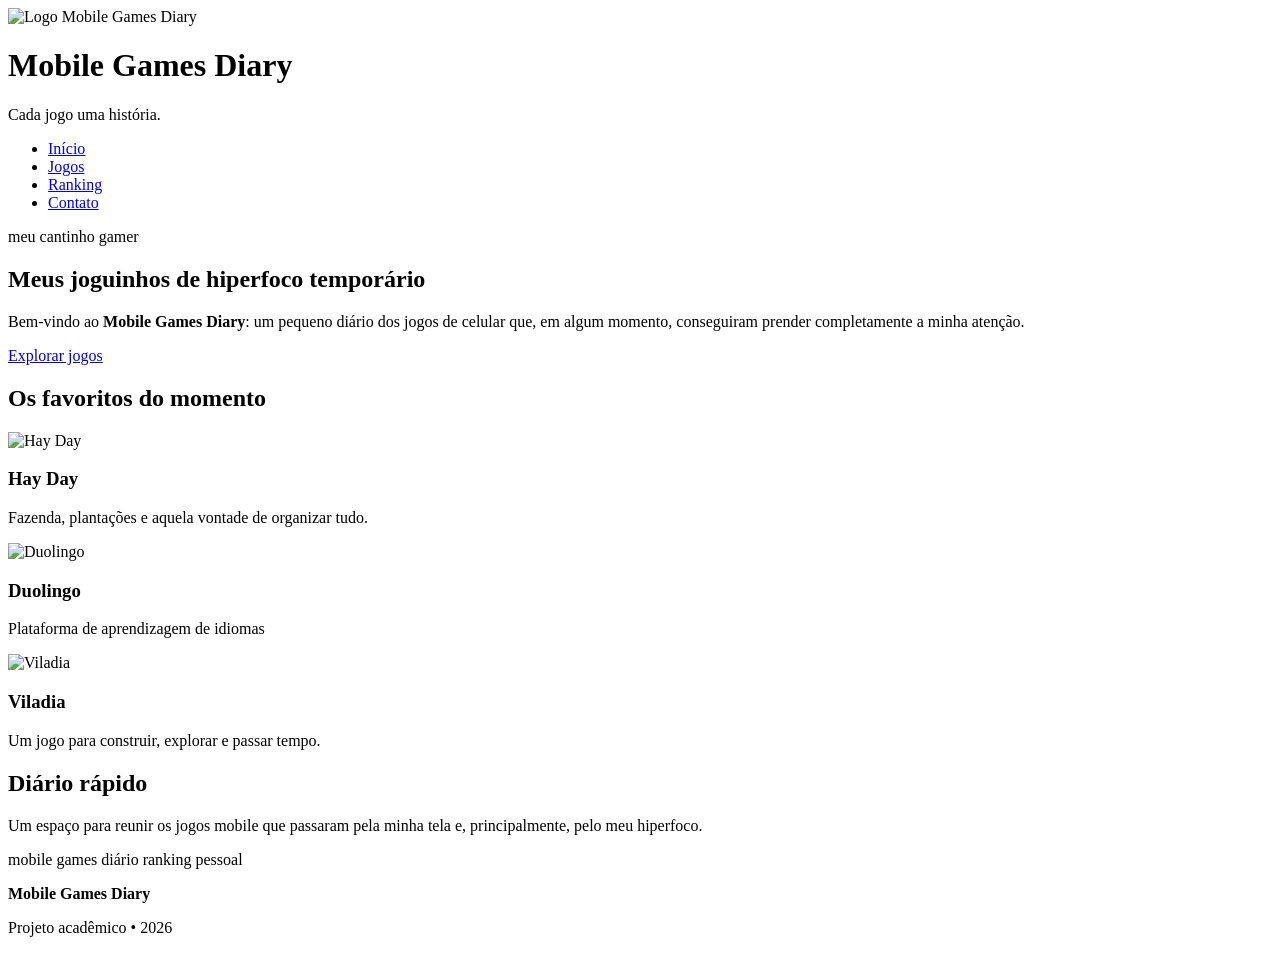
==== index.html @ 6de1cf96 "Add files via upload" ====
<!DOCTYPE html>
<html lang="pt-BR">
<head>
<meta charset="UTF-8">
<meta name="viewport" content="width=device-width, initial-scale=1.0">
<title>Início | Mobile Games Diary</title>
<link rel="stylesheet" href="css/estilo.css">
</head>
<body>
<header class="header">
<div class="brand">
<img src="imagens/logo3.jpeg" alt="Logo Mobile Games Diary">
<div>
<h1>Mobile Games Diary</h1>
<p>Cada jogo uma história.</p>
</div>
</div>
</header>
<nav class="topnav">
<ul>
<li><a class="active" href="index.html">Início</a></li>
<li><a class="" href="jogos.html">Jogos</a></li>
<li><a class="" href="ranking.html">Ranking</a></li>
<li><a class="" href="contato.html">Contato</a></li>
</ul>
</nav>
<div id="conteudo">
<div class="layout">
<div class="colunaEsquerda">
<section class="section hero">
<span class="tag">meu cantinho gamer</span>
<h2>Meus joguinhos de hiperfoco temporário</h2>
<p>Bem-vindo ao <strong>Mobile Games Diary</strong>: um pequeno diário dos jogos de celular que, em algum momento, conseguiram prender completamente a minha atenção.</p>
<a class="btn" href="jogos.html">Explorar jogos</a>
</section>
<section class="article">
<h2>Os favoritos do momento</h2>
<div class="cards">
<div class="card"><img src="imagens/hay-day.jpg" alt="Hay Day"><div class="card-content"><h3>Hay Day</h3><p>Fazenda, plantações e aquela vontade de organizar tudo.</p></div></div>
<div class="card"><img src="imagens/duolinguo.webp" alt="Duolingo"><div class="card-content"><h3>Duolingo</h3><p>Plataforma de aprendizagem de idiomas</p></div></div>
<div class="card"><img src="imagens/viladia.png" alt="Viladia"><div class="card-content"><h3>Viladia</h3><p>Um jogo para construir, explorar e passar tempo.</p></div></div>
</div>
</div>
</section>
</div>
<aside class="colunaDireita">
<h2>Diário rápido</h2>
<p>Um espaço para reunir os jogos mobile que passaram pela minha tela e, principalmente, pelo meu hiperfoco.</p>
<span class="tag">mobile games</span>
<span class="tag">diário</span>
<span class="tag">ranking pessoal</span>
</aside>
</div>
</div>
<footer class="footer">
<p><strong>Mobile Games Diary</strong></p>
<p>Projeto acadêmico • 2026</p>
</footer>
</body>
</html>
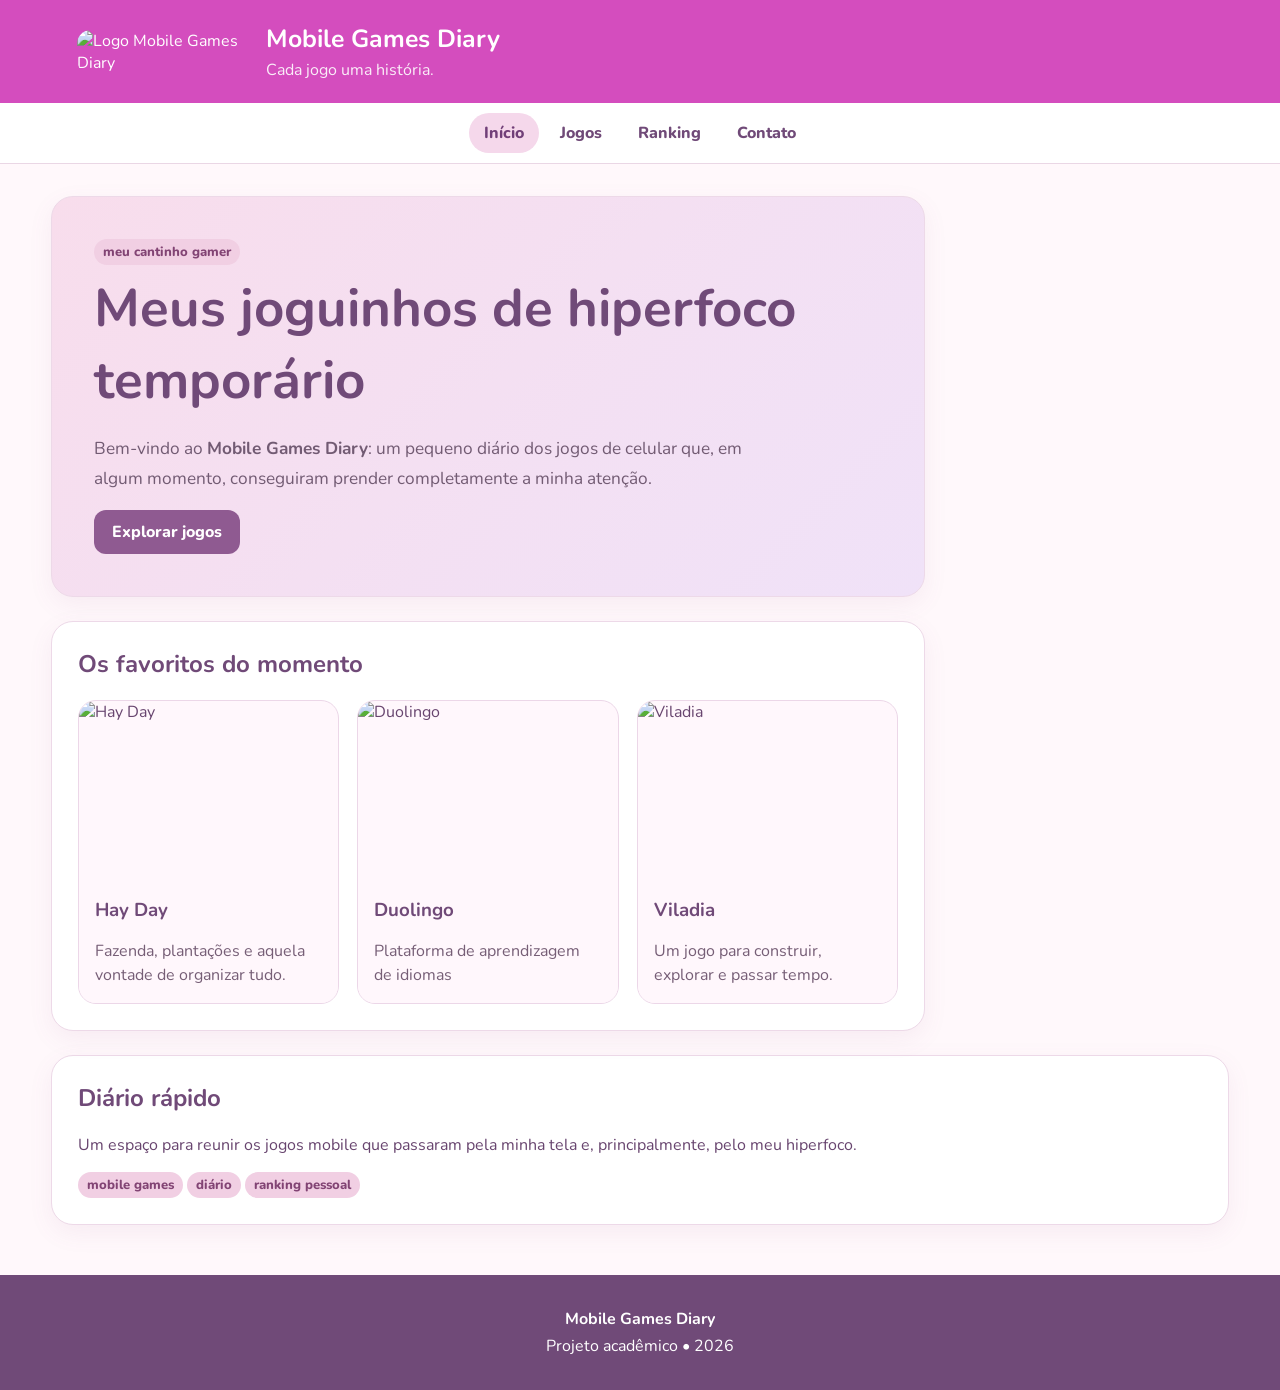
==== commit d9ab712e: "Update index.html" ====
--- a/index.html
+++ b/index.html
@@ -4,7 +4,7 @@
 <meta charset="UTF-8">
 <meta name="viewport" content="width=device-width, initial-scale=1.0">
 <title>Início | Mobile Games Diary</title>
-<link rel="stylesheet" href="css/estilo.css">
+<link rel="stylesheet" href="estilo.css">
 </head>
 <body>
 <header class="header">
@@ -57,4 +57,4 @@
 <p>Projeto acadêmico • 2026</p>
 </footer>
 </body>
-</html>+</html>
--- a/estilo.css
+++ b/estilo.css
@@ -0,0 +1,465 @@
+@import url('https://fonts.googleapis.com/css2?family=Nunito:wght@400;600;700;800&display=swap');
+
+* {
+    box-sizing: border-box;
+}
+
+html {
+    scroll-behavior: smooth;
+}
+
+body {
+    margin: 0;
+    font-family: 'Nunito', Arial, sans-serif;
+    background: #fff8fb;
+    color: #68456f;
+}
+
+.header {
+    background: #d44dbe;
+    color: white;
+    padding: 22px 6%;
+    display: flex;
+    align-items: center;
+    justify-content: space-between;
+    gap: 20px;
+}
+
+.brand {
+    display: flex;
+    align-items: center;
+    gap: 14px;
+}
+
+.brand img {
+    width: 175px;
+    height: auto;
+    border-radius: 14px;
+}
+
+.brand h1 {
+    margin: 0;
+    font-size: 1.55rem;
+}
+
+.brand p {
+    margin: 3px 0 0;
+    opacity: .9;
+}
+
+.topnav {
+    background: #ffffff;
+    border-bottom: 1px solid #ead7e5;
+    position: sticky;
+    top: 0;
+    z-index: 10;
+}
+
+.topnav ul {
+    list-style: none;
+    display: flex;
+    justify-content: center;
+    flex-wrap: wrap;
+    gap: 6px;
+    padding: 10px 5%;
+    margin: 0;
+}
+
+.topnav a {
+    display: block;
+    text-decoration: none;
+    color: #704a78;
+    font-weight: 800;
+    padding: 9px 15px;
+    border-radius: 999px;
+}
+
+.topnav a:hover,
+.topnav a.active {
+    background: #f5d8eb;
+    color: #713f78;
+}
+
+#conteudo {
+    width: min(1180px, 92%);
+    margin: 32px auto;
+}
+
+.layout {
+    display: grid;
+    grid-template-columns: minmax(0, 1fr) 280px;
+    gap: 24px;
+}
+
+.colunaEsquerda {
+    min-width: 0;
+}
+
+.section,
+.article,
+.colunaDireita {
+    background: #ffffff;
+    border: 1px solid #edd9e8;
+    border-radius: 22px;
+    padding: 26px;
+    box-shadow: 0 8px 24px rgba(151, 83, 145, 0.08);
+    margin-bottom: 24px;
+}
+
+.section h2,
+.article h2,
+.colunaDireita h2 {
+    margin-top: 0;
+    color: #704a78;
+}
+
+.hero {
+    background: linear-gradient(135deg, #f8ddec, #f0e2f8);
+    padding: 42px;
+    border-radius: 22px;
+}
+
+.hero h2 {
+    font-size: clamp(2rem, 5vw, 3.3rem);
+    margin: 8px 0;
+    color: #704a78;
+}
+
+.hero p {
+    max-width: 650px;
+    font-size: 1.08rem;
+    line-height: 1.7;
+    color: #725b73;
+}
+
+.btn {
+    display: inline-block;
+    background: #8f5a91;
+    color: white;
+    text-decoration: none;
+    font-weight: 800;
+    padding: 11px 18px;
+    border-radius: 12px;
+}
+
+.btn:hover {
+    background: #754779;
+}
+
+.cards {
+    display: grid;
+    grid-template-columns: repeat(3, 1fr);
+    gap: 18px;
+}
+
+.card {
+    overflow: hidden;
+    background: #fff7fc;
+    border: 1px solid #ecd7e8;
+    border-radius: 18px;
+    transition: transform .2s, box-shadow .2s;
+}
+
+.card:hover {
+    transform: translateY(-4px);
+    box-shadow: 0 10px 24px rgba(173, 69, 179, 0.14);
+}
+
+.card img {
+    width: 100%;
+    height: 180px;
+    display: block;
+    object-fit: cover;
+}
+
+.card-content {
+    padding: 16px;
+    background: #fff7fc;
+}
+
+.card h3 {
+    margin: 0 0 7px;
+    color: #704a78;
+}
+
+.card p {
+    line-height: 1.5;
+    margin-bottom: 0;
+    color: #765e76;
+}
+
+.card a {
+    text-decoration: none;
+    color: inherit;
+    display: block;
+}
+
+.tag {
+    display: inline-block;
+    padding: 4px 9px;
+    border-radius: 999px;
+    background: #f1cfe3;
+    color: #824474;
+    font-size: .82rem;
+    font-weight: 800;
+}
+
+.rating {
+    color: #a04f8b;
+    font-weight: 800;
+}
+
+table {
+    width: 100%;
+    border-collapse: collapse;
+    overflow: hidden;
+    border-radius: 14px;
+}
+
+th,
+td {
+    padding: 13px;
+    text-align: left;
+    border-bottom: 1px solid #eadde7;
+}
+
+th {
+    background: #e8b8da;
+    color: #633b6d;
+}
+
+tr:nth-child(even) {
+    background: #fff5fa;
+}
+
+.gallery {
+    display: grid;
+    grid-template-columns: repeat(2, 1fr);
+    gap: 18px;
+}
+
+.gallery img {
+    width: 100%;
+    border-radius: 18px;
+    border: 3px solid #e3a9d1;
+}
+
+.video {
+    position: relative;
+    padding-top: 56.25%;
+    overflow: hidden;
+    border-radius: 18px;
+    background: #eadbea;
+}
+
+.video iframe {
+    position: absolute;
+    inset: 0;
+    width: 100%;
+    height: 100%;
+    border: 0;
+}
+
+.video-jogo {
+    width: 100%;
+    max-width: 700px;
+    display: block;
+    border-radius: 18px;
+}
+
+.form-grid {
+    display: grid;
+    gap: 14px;
+}
+
+label {
+    font-weight: 800;
+    color: #704a78;
+}
+
+input,
+textarea,
+select {
+    width: 100%;
+    padding: 12px 14px;
+    margin-top: 6px;
+    border: 1px solid #d9c5d6;
+    border-radius: 12px;
+    font: inherit;
+    background: #ffffff;
+    color: #68456f;
+}
+
+textarea {
+    min-height: 130px;
+    resize: vertical;
+}
+
+button {
+    border: 0;
+    cursor: pointer;
+    background: #8f5a91;
+    color: white;
+    font: inherit;
+    font-weight: 800;
+    padding: 12px 20px;
+    border-radius: 12px;
+}
+
+.map {
+    width: 100%;
+    min-height: 300px;
+    border: 0;
+    border-radius: 18px;
+}
+
+.footer {
+    margin-top: 50px;
+    background: #704a78;
+    color: #ffffff;
+    text-align: center;
+    padding: 28px 6%;
+}
+
+.footer p {
+    margin: 5px;
+}
+
+@media (max-width: 850px) {
+
+    .header {
+        flex-direction: column;
+        text-align: center;
+        padding: 20px 5%;
+    }
+
+    .brand {
+        flex-direction: column;
+    }
+
+    .brand img {
+        width: 150px;
+    }
+
+    .layout {
+        grid-template-columns: 1fr;
+    }
+
+    .cards {
+        grid-template-columns: repeat(2, 1fr);
+    }
+
+    #conteudo {
+        width: 92%;
+    }
+
+    .hero {
+        padding: 32px;
+    }
+
+}
+
+
+/* CELULAR */
+
+@media (max-width: 560px) {
+
+    body {
+        overflow-x: hidden;
+    }
+
+    #conteudo {
+        width: 94%;
+        margin: 20px auto;
+    }
+
+    .header {
+        padding: 18px 15px;
+    }
+
+    .brand img {
+        width: 130px;
+    }
+
+    .brand h1 {
+        font-size: 1.3rem;
+    }
+
+    .brand p {
+        font-size: 0.95rem;
+    }
+
+    .topnav ul {
+        flex-direction: column;
+        align-items: stretch;
+        gap: 4px;
+        padding: 8px 15px;
+    }
+
+    .topnav a {
+        text-align: center;
+        padding: 8px 12px;
+    }
+
+    .hero {
+        padding: 25px 20px;
+    }
+
+    .hero h2 {
+        font-size: 2rem;
+    }
+
+    .hero p {
+        font-size: 1rem;
+        line-height: 1.5;
+    }
+
+    .section,
+    .article,
+    .colunaDireita {
+        padding: 18px;
+        border-radius: 18px;
+    }
+
+    .section h2,
+    .article h2,
+    .colunaDireita h2 {
+        font-size: 1.5rem;
+    }
+
+    .cards,
+    .gallery {
+        grid-template-columns: 1fr;
+    }
+
+    .card img {
+        height: auto;
+        max-height: 220px;
+    }
+
+    .gallery img {
+        width: 100%;
+    }
+
+    .video-jogo {
+        width: 100%;
+    }
+
+    table {
+        display: block;
+        width: 100%;
+        overflow-x: auto;
+        font-size: 0.85rem;
+    }
+
+    input,
+    textarea,
+    select {
+        width: 100%;
+        max-width: 100%;
+    }
+
+    .footer {
+        padding: 24px 15px;
+    }
+}
